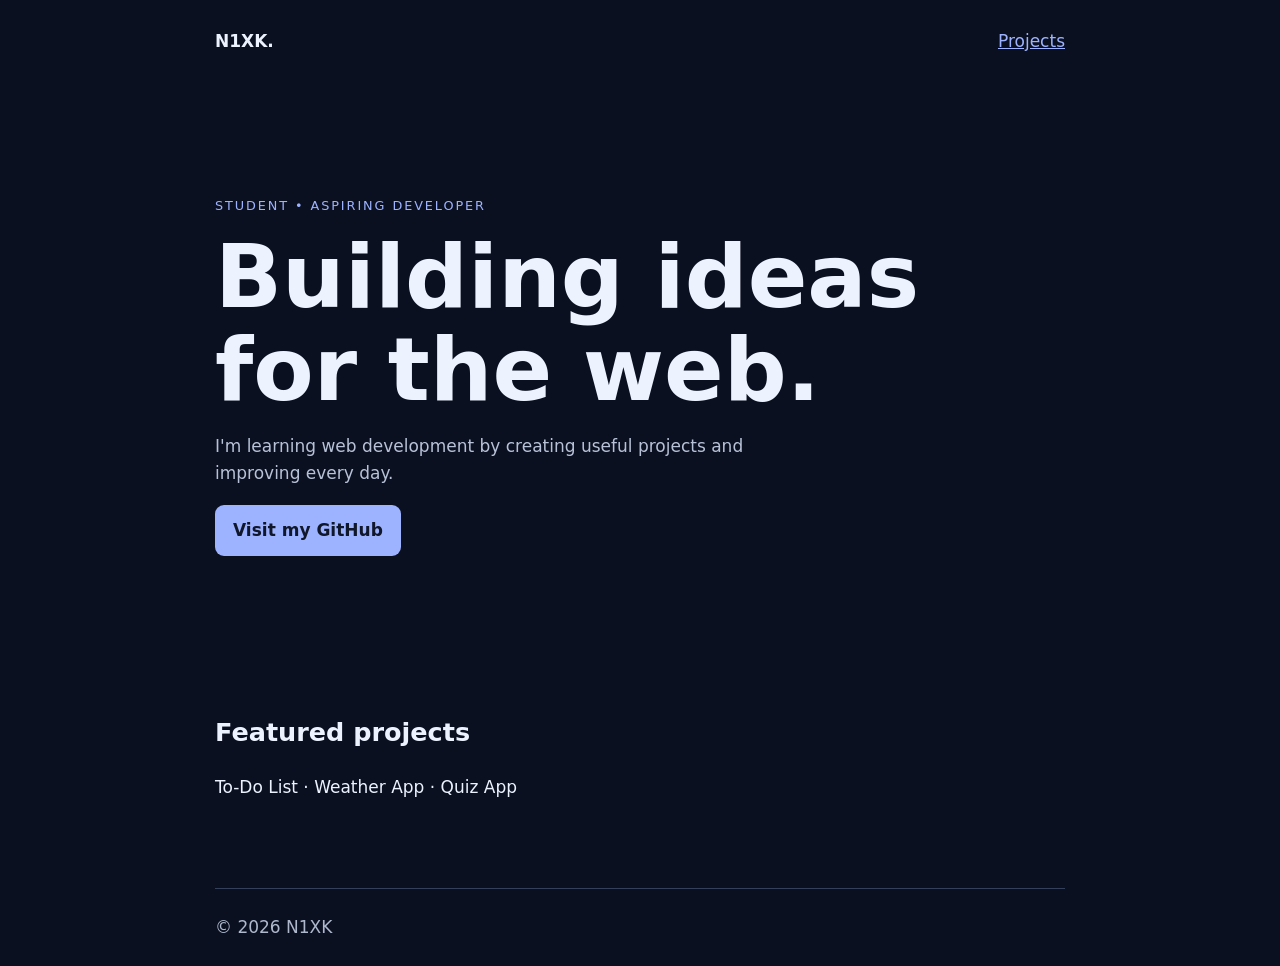
==== index.html @ 1e30fbc1 "Add files via upload" ====
<!doctype html><html lang="en"><meta charset="utf-8"><meta name="viewport" content="width=device-width,initial-scale=1"><title>N1XK | Portfolio</title><link rel="stylesheet" href="style.css"><body><nav><b>N1XK.</b><a href="#work">Projects</a></nav><main><p>STUDENT • ASPIRING DEVELOPER</p><h1>Building ideas<br>for the web.</h1><p>I'm learning web development by creating useful projects and improving every day.</p><a class="btn" href="https://github.com/N1XK">Visit my GitHub</a></main><section id="work"><h2>Featured projects</h2><p>To-Do List · Weather App · Quiz App</p></section><footer>© 2026 N1XK</footer></body></html>
---- style.css ----
*{box-sizing:border-box}body{margin:0;background:#0b1020;color:#edf2ff;font:17px system-ui;line-height:1.6;padding:0 max(24px,calc((100% - 850px)/2))}nav{display:flex;justify-content:space-between;padding:28px 0}a{color:#9db3ff}main{padding:100px 0}main>p:first-child{color:#9db3ff;letter-spacing:.15em;font-size:.8rem}h1{font-size:clamp(3rem,9vw,5.5rem);line-height:1.05;margin:15px 0}main p{max-width:550px;color:#b7c2d8}.btn{display:inline-block;background:#9db3ff;color:#10172b;padding:12px 18px;border-radius:9px;text-decoration:none;font-weight:700}section{padding:35px 0 70px}footer{border-top:1px solid #34405a;padding:25px 0;color:#aeb9ce}
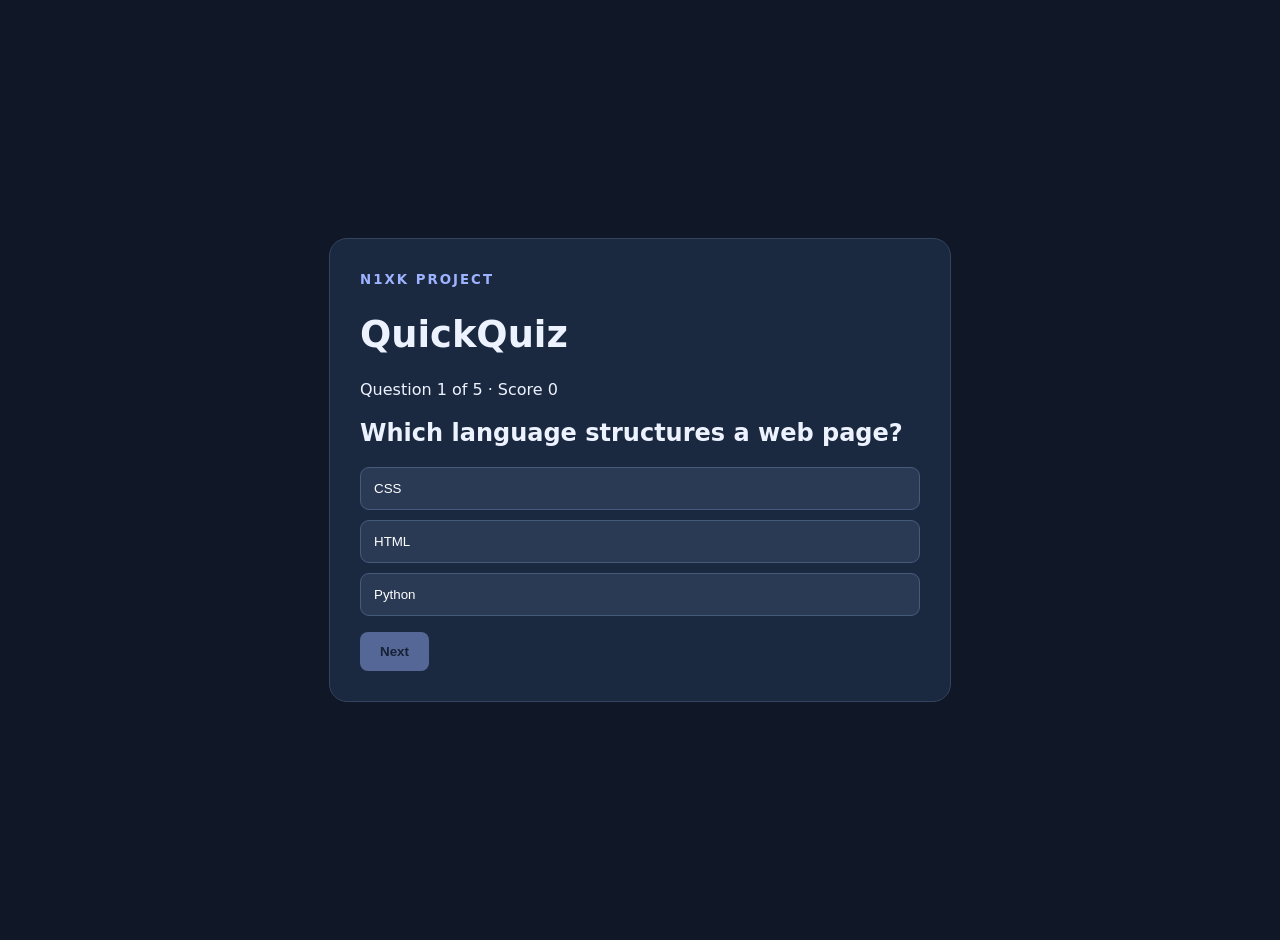
==== commit 3ad970b2: "Add files via upload" ====
--- a/index.html
+++ b/index.html
@@ -1 +1 @@
-<!doctype html><html lang="en"><meta charset="utf-8"><meta name="viewport" content="width=device-width,initial-scale=1"><title>N1XK | Portfolio</title><link rel="stylesheet" href="style.css"><body><nav><b>N1XK.</b><a href="#work">Projects</a></nav><main><p>STUDENT • ASPIRING DEVELOPER</p><h1>Building ideas<br>for the web.</h1><p>I'm learning web development by creating useful projects and improving every day.</p><a class="btn" href="https://github.com/N1XK">Visit my GitHub</a></main><section id="work"><h2>Featured projects</h2><p>To-Do List · Weather App · Quiz App</p></section><footer>© 2026 N1XK</footer></body></html>+<!doctype html><html lang="en"><meta charset="utf-8"><meta name="viewport" content="width=device-width,initial-scale=1"><title>QuickQuiz</title><link rel="stylesheet" href="style.css"><body><main><small>N1XK PROJECT</small><h1>QuickQuiz</h1><p id="progress"></p><h2 id="question"></h2><div id="answers"></div><p id="feedback"></p><button id="next" disabled>Next</button></main><script src="app.js"></script></body></html>
--- a/style.css
+++ b/style.css
@@ -1 +1 @@
-*{box-sizing:border-box}body{margin:0;background:#0b1020;color:#edf2ff;font:17px system-ui;line-height:1.6;padding:0 max(24px,calc((100% - 850px)/2))}nav{display:flex;justify-content:space-between;padding:28px 0}a{color:#9db3ff}main{padding:100px 0}main>p:first-child{color:#9db3ff;letter-spacing:.15em;font-size:.8rem}h1{font-size:clamp(3rem,9vw,5.5rem);line-height:1.05;margin:15px 0}main p{max-width:550px;color:#b7c2d8}.btn{display:inline-block;background:#9db3ff;color:#10172b;padding:12px 18px;border-radius:9px;text-decoration:none;font-weight:700}section{padding:35px 0 70px}footer{border-top:1px solid #34405a;padding:25px 0;color:#aeb9ce}+body{margin:0;min-height:100vh;display:grid;place-items:center;background:#101827;color:#edf2ff;font:16px system-ui;padding:20px}main{width:min(560px,100%);background:#1b2940;padding:30px;border:1px solid #34445f;border-radius:18px}small{color:#9db3ff;letter-spacing:.15em;font-weight:bold}h1{font-size:2.3rem}#answers{display:grid;gap:10px}.answer{padding:13px;text-align:left;background:#2a3a55;color:white;border:1px solid #465a7c;border-radius:9px;cursor:pointer}.correct{background:#17513e}.wrong{background:#682d3c}button#next{padding:12px 20px;background:#9db3ff;color:#101827;border:0;border-radius:8px;font-weight:bold;cursor:pointer}button:disabled{opacity:.45}
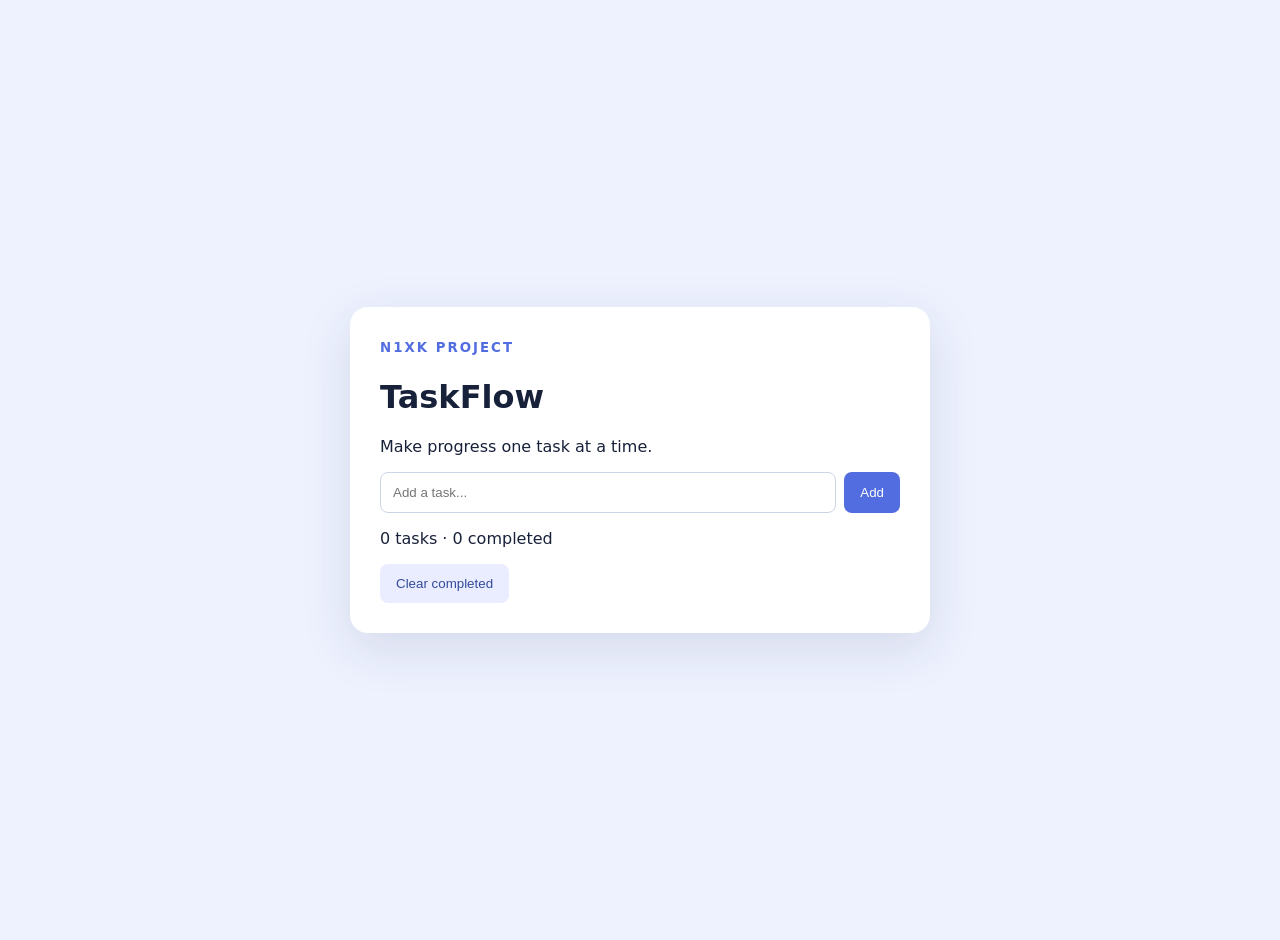
==== commit b8cde4ac: "Add files via upload" ====
--- a/index.html
+++ b/index.html
@@ -1 +1 @@
-<!doctype html><html lang="en"><meta charset="utf-8"><meta name="viewport" content="width=device-width,initial-scale=1"><title>QuickQuiz</title><link rel="stylesheet" href="style.css"><body><main><small>N1XK PROJECT</small><h1>QuickQuiz</h1><p id="progress"></p><h2 id="question"></h2><div id="answers"></div><p id="feedback"></p><button id="next" disabled>Next</button></main><script src="app.js"></script></body></html>+<!doctype html><html lang="en"><meta charset="utf-8"><meta name="viewport" content="width=device-width,initial-scale=1"><title>TaskFlow</title><link rel="stylesheet" href="style.css"><body><main><small>N1XK PROJECT</small><h1>TaskFlow</h1><p>Make progress one task at a time.</p><form id="form"><input id="task" placeholder="Add a task..." required><button>Add</button></form><p id="count"></p><ul id="list"></ul><button id="clear" class="secondary">Clear completed</button></main><script src="app.js"></script></body></html>
--- a/style.css
+++ b/style.css
@@ -1 +1 @@
-body{margin:0;min-height:100vh;display:grid;place-items:center;background:#101827;color:#edf2ff;font:16px system-ui;padding:20px}main{width:min(560px,100%);background:#1b2940;padding:30px;border:1px solid #34445f;border-radius:18px}small{color:#9db3ff;letter-spacing:.15em;font-weight:bold}h1{font-size:2.3rem}#answers{display:grid;gap:10px}.answer{padding:13px;text-align:left;background:#2a3a55;color:white;border:1px solid #465a7c;border-radius:9px;cursor:pointer}.correct{background:#17513e}.wrong{background:#682d3c}button#next{padding:12px 20px;background:#9db3ff;color:#101827;border:0;border-radius:8px;font-weight:bold;cursor:pointer}button:disabled{opacity:.45}+body{margin:0;min-height:100vh;display:grid;place-items:center;background:#eef2ff;color:#18213a;font:16px system-ui;padding:20px}main{width:min(520px,100%);background:white;padding:30px;border-radius:18px;box-shadow:0 15px 50px #22315a20}small{color:#526de0;letter-spacing:.15em;font-weight:bold}input{padding:12px;border:1px solid #ccd4e6;border-radius:8px;min-width:0;flex:1}form{display:flex;gap:8px}button{padding:12px 16px;border:0;border-radius:8px;background:#526de0;color:white;cursor:pointer}ul{padding:0;list-style:none}li{display:flex;gap:10px;align-items:center;padding:10px 0;border-bottom:1px solid #eee}li span{flex:1}li.done span{text-decoration:line-through;color:#999}.secondary{background:#e9edff;color:#344b9b}
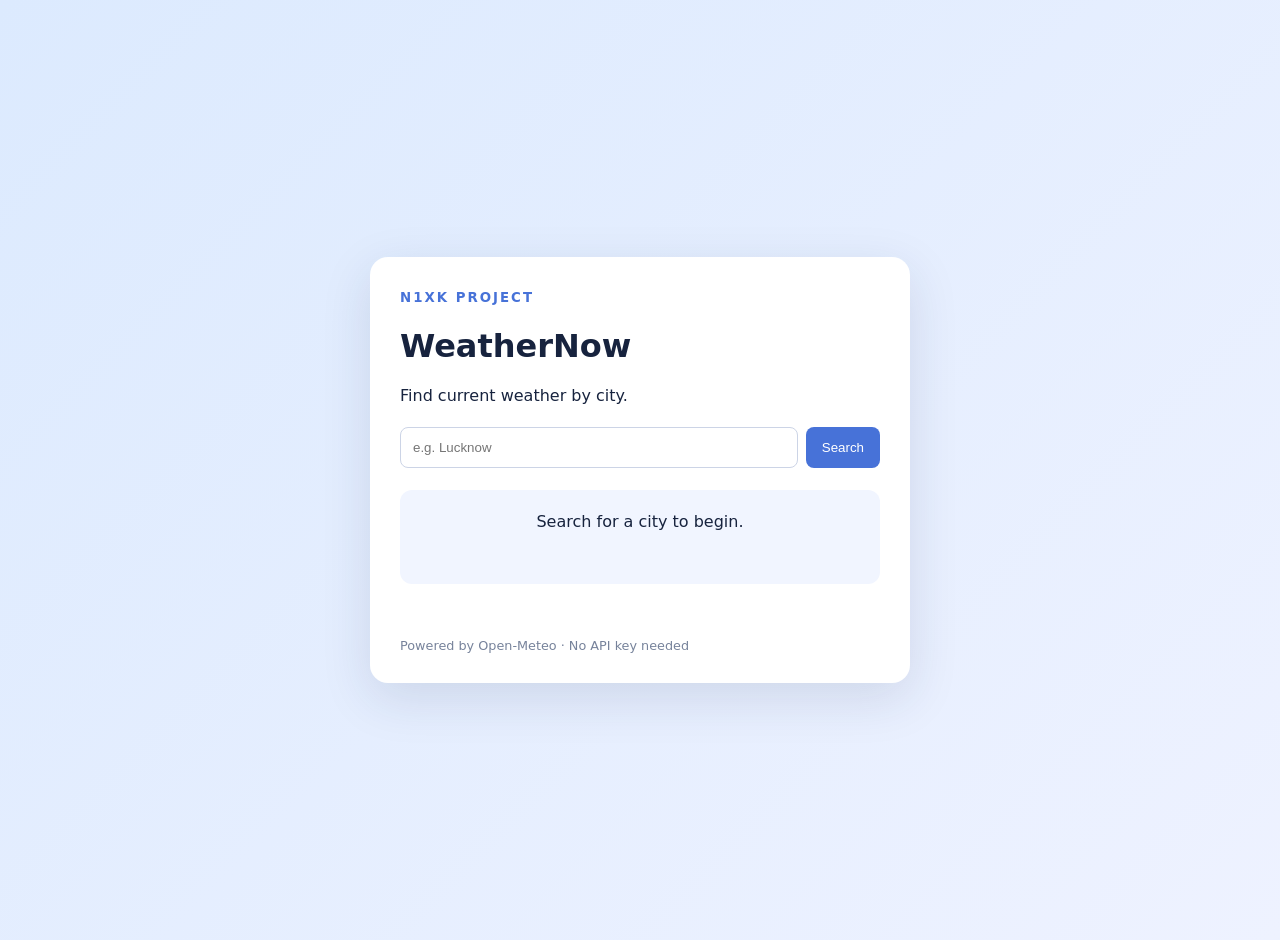
==== commit 2f91ea8f: "Add files via upload" ====
--- a/index.html
+++ b/index.html
@@ -1 +1 @@
-<!doctype html><html lang="en"><meta charset="utf-8"><meta name="viewport" content="width=device-width,initial-scale=1"><title>TaskFlow</title><link rel="stylesheet" href="style.css"><body><main><small>N1XK PROJECT</small><h1>TaskFlow</h1><p>Make progress one task at a time.</p><form id="form"><input id="task" placeholder="Add a task..." required><button>Add</button></form><p id="count"></p><ul id="list"></ul><button id="clear" class="secondary">Clear completed</button></main><script src="app.js"></script></body></html>+<!doctype html><html lang="en"><meta charset="utf-8"><meta name="viewport" content="width=device-width,initial-scale=1"><title>WeatherNow</title><link rel="stylesheet" href="style.css"><body><main><small>N1XK PROJECT</small><h1>WeatherNow</h1><p>Find current weather by city.</p><form id="form"><input id="city" placeholder="e.g. Lucknow" required><button>Search</button></form><section id="result">Search for a city to begin.</section><p id="error"></p><footer>Powered by Open-Meteo · No API key needed</footer></main><script src="app.js"></script></body></html>
--- a/style.css
+++ b/style.css
@@ -1 +1 @@
-body{margin:0;min-height:100vh;display:grid;place-items:center;background:#eef2ff;color:#18213a;font:16px system-ui;padding:20px}main{width:min(520px,100%);background:white;padding:30px;border-radius:18px;box-shadow:0 15px 50px #22315a20}small{color:#526de0;letter-spacing:.15em;font-weight:bold}input{padding:12px;border:1px solid #ccd4e6;border-radius:8px;min-width:0;flex:1}form{display:flex;gap:8px}button{padding:12px 16px;border:0;border-radius:8px;background:#526de0;color:white;cursor:pointer}ul{padding:0;list-style:none}li{display:flex;gap:10px;align-items:center;padding:10px 0;border-bottom:1px solid #eee}li span{flex:1}li.done span{text-decoration:line-through;color:#999}.secondary{background:#e9edff;color:#344b9b}+body{margin:0;min-height:100vh;display:grid;place-items:center;background:linear-gradient(135deg,#dceafe,#eef2ff);font:16px system-ui;color:#17233e;padding:20px}main{width:min(480px,100%);background:white;padding:30px;border-radius:18px;box-shadow:0 15px 50px #22315a20}small{color:#4772d8;font-weight:bold;letter-spacing:.15em}form{display:flex;gap:8px;margin:22px 0}input{flex:1;min-width:0;padding:12px;border:1px solid #ccd4e6;border-radius:8px}button{background:#4772d8;color:white;border:0;border-radius:8px;padding:12px 16px;cursor:pointer}section{background:#f1f5ff;padding:22px;border-radius:12px;text-align:center;min-height:50px}#error{color:#b33;min-height:22px}footer{color:#77839b;font-size:.8rem}
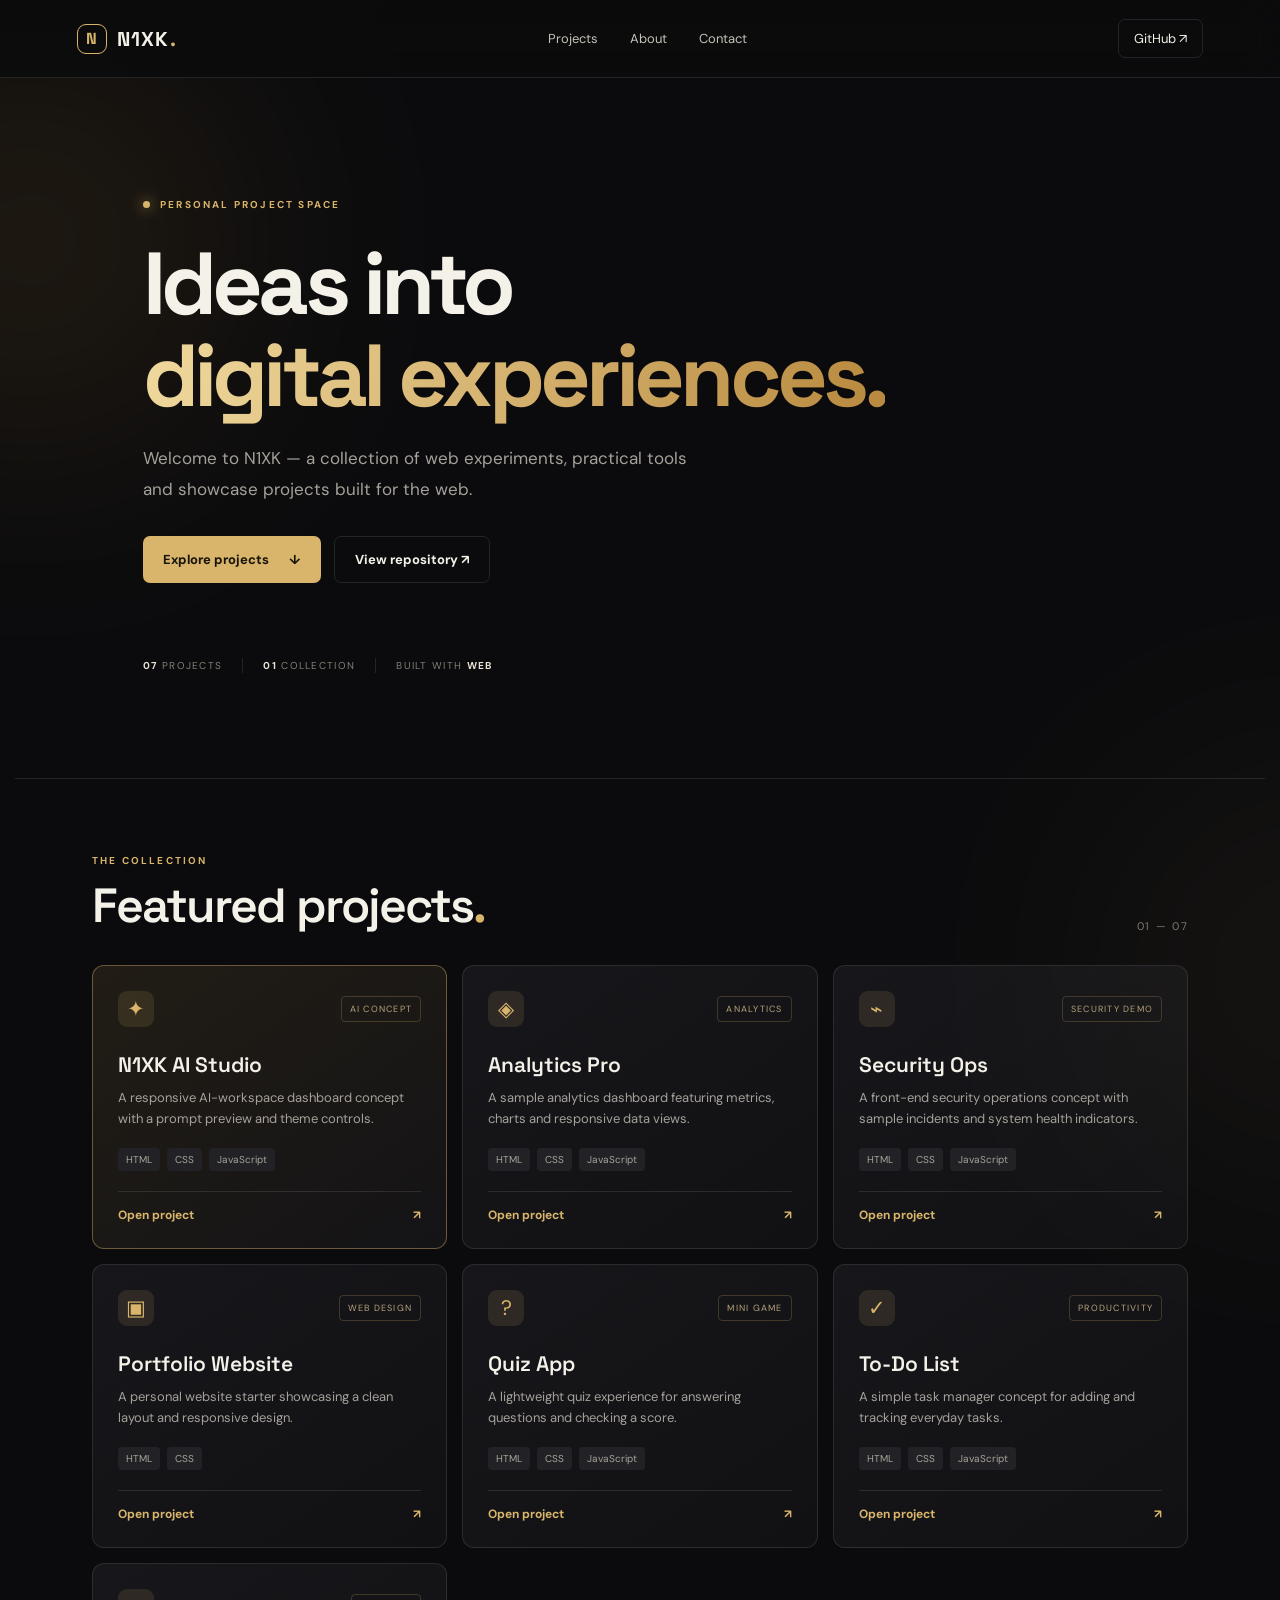
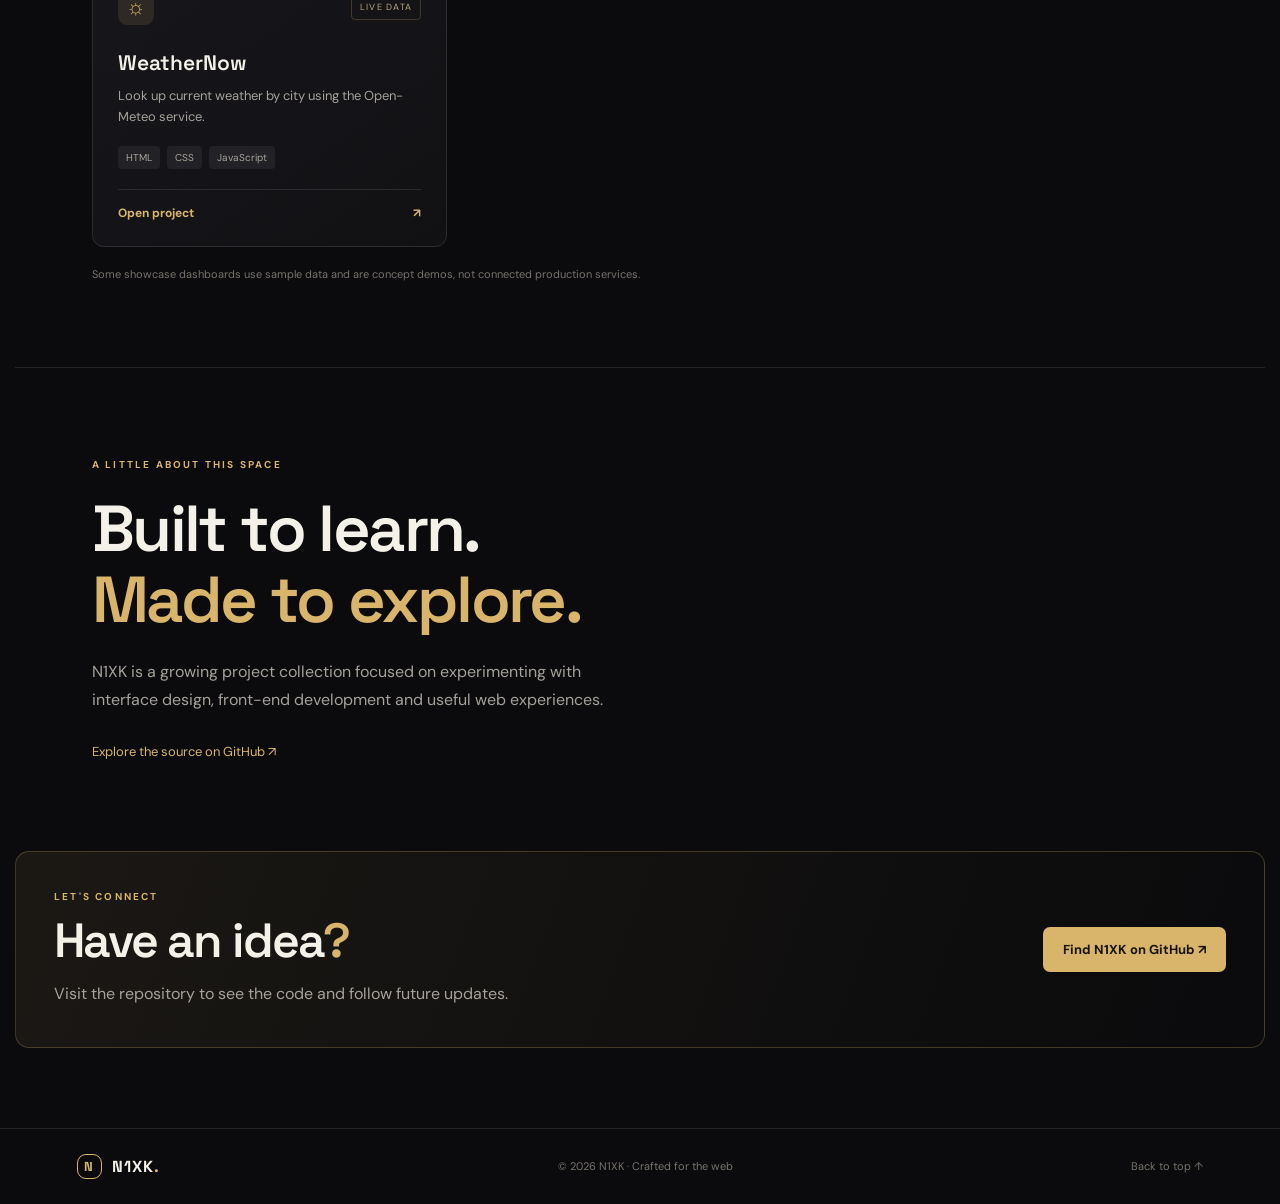
==== commit adc6ded3: "Add files via upload" ====
--- a/index.html
+++ b/index.html
@@ -1 +1,92 @@
-<!doctype html><html lang="en"><meta charset="utf-8"><meta name="viewport" content="width=device-width,initial-scale=1"><title>WeatherNow</title><link rel="stylesheet" href="style.css"><body><main><small>N1XK PROJECT</small><h1>WeatherNow</h1><p>Find current weather by city.</p><form id="form"><input id="city" placeholder="e.g. Lucknow" required><button>Search</button></form><section id="result">Search for a city to begin.</section><p id="error"></p><footer>Powered by Open-Meteo · No API key needed</footer></main><script src="app.js"></script></body></html>+<!doctype html>
+<html lang="en">
+<head>
+  <meta charset="UTF-8">
+  <meta name="viewport" content="width=device-width, initial-scale=1">
+  <meta name="theme-color" content="#0b0b0d">
+  <title>N1XK | Projects & Portfolio</title>
+  <meta name="description" content="Explore N1XK's web projects, demos and experiments.">
+  <link rel="stylesheet" href="style.css">
+</head>
+<body>
+  <div class="glow glow-one"></div><div class="glow glow-two"></div>
+  <header class="topbar">
+    <a class="brand" href="#home"><span class="brand-mark">N</span><span>N1XK<span class="gold">.</span></span></a>
+    <nav><a href="#projects">Projects</a><a href="#about">About</a><a href="#contact">Contact</a></nav>
+    <a class="github-link" href="https://github.com/N1XK/N1XK" target="_blank" rel="noreferrer">GitHub ↗</a>
+  </header>
+
+  <main id="home">
+    <section class="hero">
+      <div class="eyebrow"><span class="pulse"></span> PERSONAL PROJECT SPACE</div>
+      <h1>Ideas into<br><span class="gold gradient-text">digital experiences.</span></h1>
+      <p class="hero-copy">Welcome to N1XK — a collection of web experiments, practical tools and showcase projects built for the web.</p>
+      <div class="hero-actions"><a class="btn btn-primary" href="#projects">Explore projects <span>↓</span></a><a class="btn btn-ghost" href="https://github.com/N1XK/N1XK" target="_blank" rel="noreferrer">View repository ↗</a></div>
+      <div class="hero-meta"><span><b>07</b> PROJECTS</span><i></i><span><b>01</b> COLLECTION</span><i></i><span>BUILT WITH <b>WEB</b></span></div>
+    </section>
+
+    <section class="projects section" id="projects">
+      <div class="section-heading"><div><div class="eyebrow">THE COLLECTION</div><h2>Featured projects<span class="gold">.</span></h2></div><span class="section-count">01 — 07</span></div>
+      <div class="project-grid">
+        <article class="project-card featured">
+          <div class="card-top"><span class="project-icon">✦</span><span class="tag">AI CONCEPT</span></div>
+          <h3>N1XK AI Studio</h3><p>A responsive AI-workspace dashboard concept with a prompt preview and theme controls.</p>
+          <div class="stack"><span>HTML</span><span>CSS</span><span>JavaScript</span></div>
+          <a class="card-link" href="../n1xk-ai-dashboard/">Open project <span>↗</span></a>
+        </article>
+        <article class="project-card">
+          <div class="card-top"><span class="project-icon">◈</span><span class="tag">ANALYTICS</span></div>
+          <h3>Analytics Pro</h3><p>A sample analytics dashboard featuring metrics, charts and responsive data views.</p>
+          <div class="stack"><span>HTML</span><span>CSS</span><span>JavaScript</span></div>
+          <a class="card-link" href="../n1xk-analytics-pro/">Open project <span>↗</span></a>
+        </article>
+        <article class="project-card">
+          <div class="card-top"><span class="project-icon">⌁</span><span class="tag">SECURITY DEMO</span></div>
+          <h3>Security Ops</h3><p>A front-end security operations concept with sample incidents and system health indicators.</p>
+          <div class="stack"><span>HTML</span><span>CSS</span><span>JavaScript</span></div>
+          <a class="card-link" href="../n1xk-security-ops/">Open project <span>↗</span></a>
+        </article>
+        <article class="project-card">
+          <div class="card-top"><span class="project-icon">▣</span><span class="tag">WEB DESIGN</span></div>
+          <h3>Portfolio Website</h3><p>A personal website starter showcasing a clean layout and responsive design.</p>
+          <div class="stack"><span>HTML</span><span>CSS</span></div>
+          <a class="card-link" href="../portfolio-website/">Open project <span>↗</span></a>
+        </article>
+        <article class="project-card">
+          <div class="card-top"><span class="project-icon">?</span><span class="tag">MINI GAME</span></div>
+          <h3>Quiz App</h3><p>A lightweight quiz experience for answering questions and checking a score.</p>
+          <div class="stack"><span>HTML</span><span>CSS</span><span>JavaScript</span></div>
+          <a class="card-link" href="../quiz-app/">Open project <span>↗</span></a>
+        </article>
+        <article class="project-card">
+          <div class="card-top"><span class="project-icon">✓</span><span class="tag">PRODUCTIVITY</span></div>
+          <h3>To-Do List</h3><p>A simple task manager concept for adding and tracking everyday tasks.</p>
+          <div class="stack"><span>HTML</span><span>CSS</span><span>JavaScript</span></div>
+          <a class="card-link" href="../todo-list-app/">Open project <span>↗</span></a>
+        </article>
+        <article class="project-card">
+          <div class="card-top"><span class="project-icon">☼</span><span class="tag">LIVE DATA</span></div>
+          <h3>WeatherNow</h3><p>Look up current weather by city using the Open-Meteo service.</p>
+          <div class="stack"><span>HTML</span><span>CSS</span><span>JavaScript</span></div>
+          <a class="card-link" href="../">Open project <span>↗</span></a>
+        </article>
+      </div>
+      <p class="note">Some showcase dashboards use sample data and are concept demos, not connected production services.</p>
+    </section>
+
+    <section class="about section" id="about">
+      <div class="eyebrow">A LITTLE ABOUT THIS SPACE</div>
+      <h2>Built to learn.<br><span class="gold">Made to explore.</span></h2>
+      <p>N1XK is a growing project collection focused on experimenting with interface design, front-end development and useful web experiences.</p>
+      <a class="text-link" href="https://github.com/N1XK/N1XK" target="_blank" rel="noreferrer">Explore the source on GitHub ↗</a>
+    </section>
+
+    <section class="contact section" id="contact">
+      <div><div class="eyebrow">LET'S CONNECT</div><h2>Have an idea<span class="gold">?</span></h2><p>Visit the repository to see the code and follow future updates.</p></div>
+      <a class="btn btn-primary" href="https://github.com/N1XK/N1XK" target="_blank" rel="noreferrer">Find N1XK on GitHub ↗</a>
+    </section>
+  </main>
+  <footer><a class="brand" href="#home"><span class="brand-mark">N</span><span>N1XK<span class="gold">.</span></span></a><span>© <span id="year"></span> N1XK · Crafted for the web</span><a href="#home">Back to top ↑</a></footer>
+  <script src="app.js"></script>
+</body>
+</html>
--- a/style.css
+++ b/style.css
@@ -1 +1,5 @@
-body{margin:0;min-height:100vh;display:grid;place-items:center;background:linear-gradient(135deg,#dceafe,#eef2ff);font:16px system-ui;color:#17233e;padding:20px}main{width:min(480px,100%);background:white;padding:30px;border-radius:18px;box-shadow:0 15px 50px #22315a20}small{color:#4772d8;font-weight:bold;letter-spacing:.15em}form{display:flex;gap:8px;margin:22px 0}input{flex:1;min-width:0;padding:12px;border:1px solid #ccd4e6;border-radius:8px}button{background:#4772d8;color:white;border:0;border-radius:8px;padding:12px 16px;cursor:pointer}section{background:#f1f5ff;padding:22px;border-radius:12px;text-align:center;min-height:50px}#error{color:#b33;min-height:22px}footer{color:#77839b;font-size:.8rem}+@import url('https://fonts.googleapis.com/css2?family=DM+Sans:wght@400;500;600;700&family=Space+Grotesk:wght@400;500;600;700&display=swap');
+:root{--bg:#0b0b0d;--panel:#131316;--panel2:#18181d;--text:#f4f1e9;--muted:#a5a19a;--gold:#d8b56a;--line:rgba(255,255,255,.10)}
+*{box-sizing:border-box}html{scroll-behavior:smooth}body{margin:0;background:var(--bg);color:var(--text);font-family:'DM Sans',sans-serif;overflow-x:hidden}a{color:inherit;text-decoration:none}.glow{position:absolute;width:420px;height:420px;border-radius:50%;filter:blur(130px);opacity:.13;pointer-events:none}.glow-one{background:#b88636;top:30px;left:-180px}.glow-two{background:#6b5a37;top:760px;right:-240px}.topbar{height:78px;padding:0 max(6vw,22px);display:flex;align-items:center;justify-content:space-between;border-bottom:1px solid var(--line);position:relative;z-index:2;background:rgba(11,11,13,.82);backdrop-filter:blur(16px)}.brand{display:flex;align-items:center;gap:10px;font:700 20px 'Space Grotesk',sans-serif;letter-spacing:.06em}.brand-mark{width:30px;height:30px;border:1px solid var(--gold);color:var(--gold);display:grid;place-items:center;border-radius:9px;font-size:16px}.gold{color:var(--gold)}nav{display:flex;gap:32px;color:#c7c2b8;font-size:13px}nav a:hover,.text-link:hover{color:var(--gold)}.github-link{font-size:13px;border:1px solid var(--line);padding:10px 15px;border-radius:7px}.hero{padding:120px max(10vw,24px) 105px;max-width:1250px;margin:auto;position:relative}.eyebrow{font-size:10px;letter-spacing:.22em;font-weight:700;color:var(--gold);display:flex;align-items:center;gap:10px}.pulse{width:7px;height:7px;background:var(--gold);border-radius:50%;box-shadow:0 0 14px var(--gold)}h1,h2,h3,p{margin-top:0}h1{font:700 clamp(48px,7vw,88px)/1.04 'Space Grotesk',sans-serif;letter-spacing:-.055em;margin:27px 0 22px}.gradient-text{background:linear-gradient(100deg,#f0d99e,#b8893e);-webkit-background-clip:text;background-clip:text;color:transparent}.hero-copy{max-width:570px;color:var(--muted);font-size:17px;line-height:1.8}.hero-actions{display:flex;gap:13px;margin-top:32px;flex-wrap:wrap}.btn{padding:14px 20px;border-radius:7px;font-size:13px;font-weight:700;display:inline-flex;gap:20px;align-items:center;transition:.2s}.btn:hover{transform:translateY(-2px)}.btn-primary{background:var(--gold);color:#17130b}.btn-ghost{border:1px solid var(--line);color:var(--text)}.hero-meta{display:flex;gap:20px;align-items:center;margin-top:75px;color:#827e76;font-size:10px;letter-spacing:.13em}.hero-meta b{color:#e9e3d7}.hero-meta i{height:15px;width:1px;background:var(--line)}.section{max-width:1250px;margin:auto;padding:75px max(6vw,24px)}.projects{border-top:1px solid var(--line)}.section-heading{display:flex;align-items:end;justify-content:space-between;margin-bottom:32px}.section-heading h2,.about h2,.contact h2{font:600 clamp(34px,4vw,48px)/1.1 'Space Grotesk',sans-serif;letter-spacing:-.04em;margin:13px 0 0}.section-count{color:#817b70;font-size:11px;letter-spacing:.15em}.project-grid{display:grid;grid-template-columns:repeat(3,1fr);gap:15px}.project-card{background:linear-gradient(145deg,#17171b,#111114);border:1px solid var(--line);border-radius:12px;padding:25px;min-height:270px;display:flex;flex-direction:column;transition:.25s}.project-card:hover{border-color:rgba(216,181,106,.55);transform:translateY(-4px);background:#19191d}.project-card.featured{border-color:rgba(216,181,106,.42);background:linear-gradient(145deg,#211d15,#141316)}.card-top{display:flex;justify-content:space-between;align-items:center;margin-bottom:24px}.project-icon{width:36px;height:36px;display:grid;place-items:center;border-radius:9px;background:rgba(216,181,106,.12);color:var(--gold);font-size:21px}.tag{font-size:9px;letter-spacing:.14em;color:#b7a47c;border:1px solid rgba(216,181,106,.22);padding:6px 8px;border-radius:4px}.project-card h3{font:600 21px 'Space Grotesk',sans-serif;margin-bottom:9px}.project-card p{color:var(--muted);font-size:13px;line-height:1.65;margin-bottom:18px}.stack{display:flex;gap:7px;flex-wrap:wrap;margin-top:auto;margin-bottom:20px}.stack span{font-size:10px;color:#a9a49a;background:#222226;padding:5px 8px;border-radius:4px}.card-link{display:flex;justify-content:space-between;border-top:1px solid var(--line);padding-top:15px;color:var(--gold);font-size:12px;font-weight:700}.note{color:#77736c;font-size:11px;margin-top:20px}.about{border-top:1px solid var(--line);padding-top:90px;padding-bottom:90px}.about h2{font-size:clamp(42px,6vw,65px);margin:22px 0}.about p,.contact p{color:var(--muted);max-width:550px;line-height:1.8}.text-link{display:inline-block;color:var(--gold);font-size:13px;margin-top:12px}.contact{border:1px solid rgba(216,181,106,.25);border-radius:14px;margin-bottom:80px;padding:38px;display:flex;justify-content:space-between;align-items:center;background:linear-gradient(110deg,rgba(216,181,106,.08),transparent)}.contact h2{margin:12px 0}.contact p{margin-bottom:0}footer{border-top:1px solid var(--line);padding:25px max(6vw,22px);display:flex;justify-content:space-between;align-items:center;color:#77736c;font-size:11px}footer .brand{color:var(--text);font-size:16px}footer .brand-mark{width:25px;height:25px;font-size:13px}
+@media(max-width:800px){.project-grid{grid-template-columns:repeat(2,1fr)}.hero{padding-top:90px}.contact{gap:25px;align-items:flex-start;flex-direction:column}}
+@media(max-width:560px){.topbar{height:66px}nav{gap:15px;font-size:11px}.github-link{display:none}.hero{padding:80px 22px 65px}h1{font-size:49px}.hero-copy{font-size:15px}.hero-meta{gap:10px;font-size:8px;margin-top:55px}.section{padding:58px 20px}.project-grid{grid-template-columns:1fr}.project-card{min-height:245px}.section-heading{align-items:flex-start}.section-count{padding-top:20px}.contact{padding:27px 22px;margin:0 15px 55px}footer{gap:15px;flex-wrap:wrap}footer>span{order:3;width:100%}}
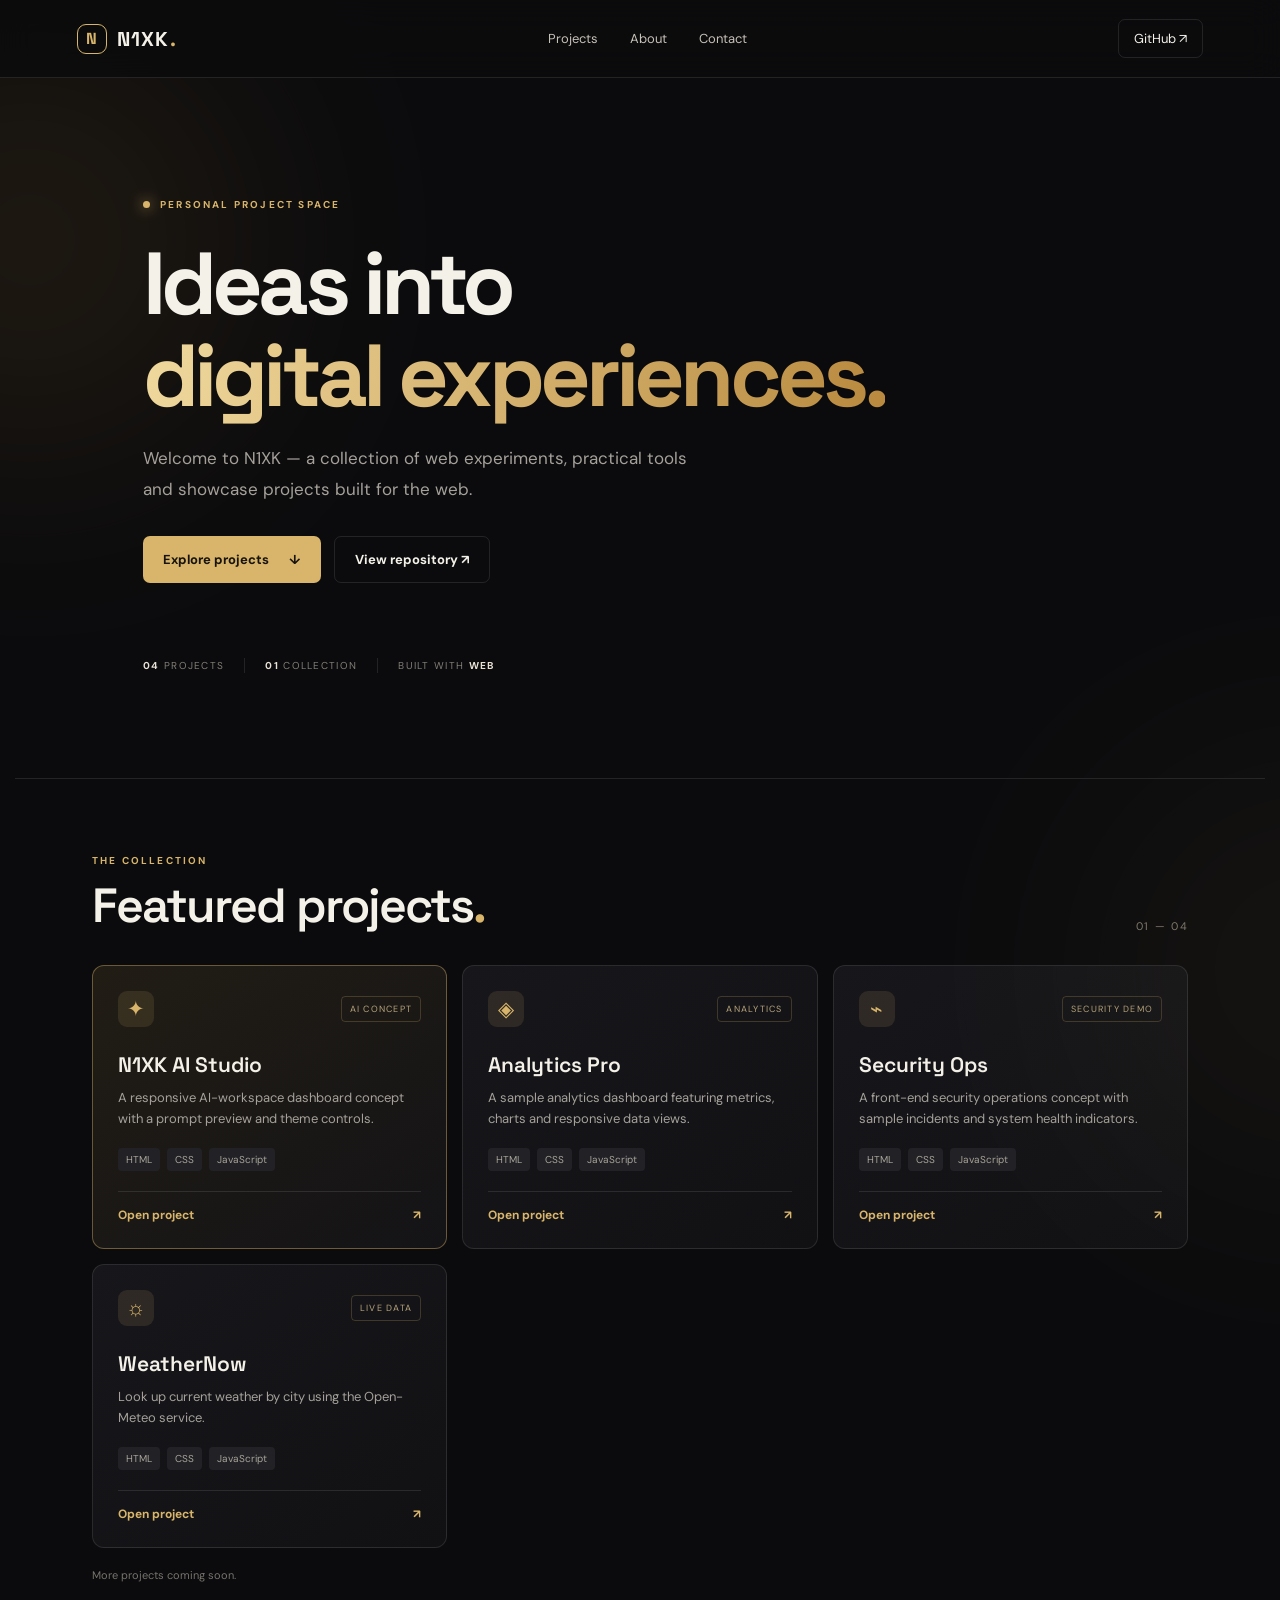
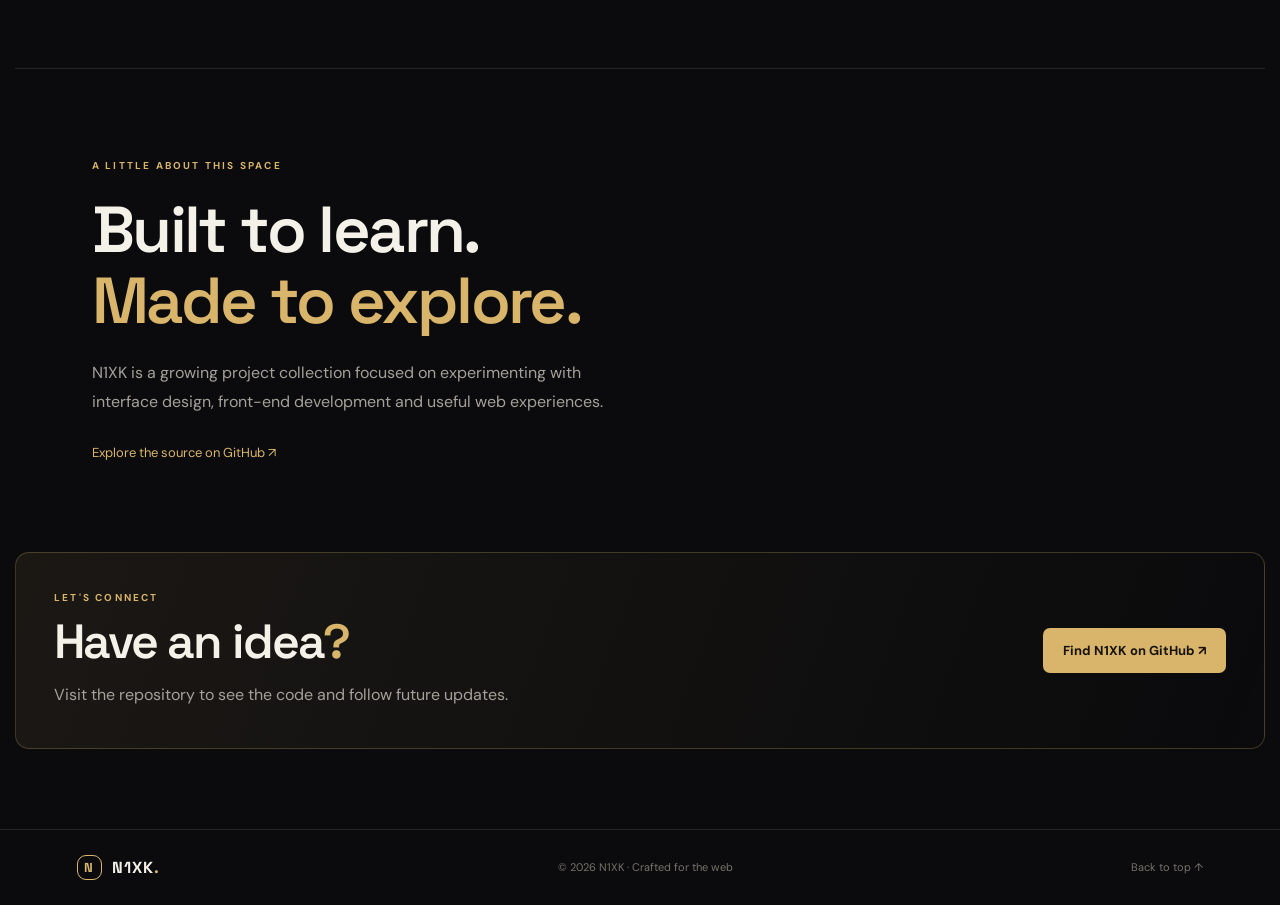
==== commit 1a24b9aa: "Update index.html" ====
--- a/index.html
+++ b/index.html
@@ -9,11 +9,20 @@
   <link rel="stylesheet" href="style.css">
 </head>
 <body>
-  <div class="glow glow-one"></div><div class="glow glow-two"></div>
+  <div class="glow glow-one"></div>
+  <div class="glow glow-two"></div>
+
   <header class="topbar">
-    <a class="brand" href="#home"><span class="brand-mark">N</span><span>N1XK<span class="gold">.</span></span></a>
-    <nav><a href="#projects">Projects</a><a href="#about">About</a><a href="#contact">Contact</a></nav>
-    <a class="github-link" href="https://github.com/N1XK/N1XK" target="_blank" rel="noreferrer">GitHub ↗</a>
+    <a class="brand" href="#home">
+      <span class="brand-mark">N</span>
+      <span>N1XK<span class="gold">.</span></span>
+    </a>
+    <nav>
+      <a href="#projects">Projects</a>
+      <a href="#about">About</a>
+      <a href="#contact">Contact</a>
+    </nav>
+    <a class="github-link" href="https://github.com/N1XK/N1XK" target="_blank">GitHub ↗</a>
   </header>
 
   <main id="home">
@@ -21,72 +30,85 @@
       <div class="eyebrow"><span class="pulse"></span> PERSONAL PROJECT SPACE</div>
       <h1>Ideas into<br><span class="gold gradient-text">digital experiences.</span></h1>
       <p class="hero-copy">Welcome to N1XK — a collection of web experiments, practical tools and showcase projects built for the web.</p>
-      <div class="hero-actions"><a class="btn btn-primary" href="#projects">Explore projects <span>↓</span></a><a class="btn btn-ghost" href="https://github.com/N1XK/N1XK" target="_blank" rel="noreferrer">View repository ↗</a></div>
-      <div class="hero-meta"><span><b>07</b> PROJECTS</span><i></i><span><b>01</b> COLLECTION</span><i></i><span>BUILT WITH <b>WEB</b></span></div>
+      <div class="hero-actions">
+        <a class="btn btn-primary" href="#projects">Explore projects <span>↓</span></a>
+        <a class="btn btn-ghost" href="https://github.com/N1XK/N1XK" target="_blank">View repository ↗</a>
+      </div>
+      <div class="hero-meta">
+        <span><b>04</b> PROJECTS</span><i></i>
+        <span><b>01</b> COLLECTION</span><i></i>
+        <span>BUILT WITH <b>WEB</b></span>
+      </div>
     </section>
 
     <section class="projects section" id="projects">
-      <div class="section-heading"><div><div class="eyebrow">THE COLLECTION</div><h2>Featured projects<span class="gold">.</span></h2></div><span class="section-count">01 — 07</span></div>
+      <div class="section-heading">
+        <div>
+          <div class="eyebrow">THE COLLECTION</div>
+          <h2>Featured projects<span class="gold">.</span></h2>
+        </div>
+        <span class="section-count">01 — 04</span>
+      </div>
+
       <div class="project-grid">
         <article class="project-card featured">
           <div class="card-top"><span class="project-icon">✦</span><span class="tag">AI CONCEPT</span></div>
-          <h3>N1XK AI Studio</h3><p>A responsive AI-workspace dashboard concept with a prompt preview and theme controls.</p>
+          <h3>N1XK AI Studio</h3>
+          <p>A responsive AI-workspace dashboard concept with a prompt preview and theme controls.</p>
           <div class="stack"><span>HTML</span><span>CSS</span><span>JavaScript</span></div>
-          <a class="card-link" href="../n1xk-ai-dashboard/">Open project <span>↗</span></a>
+          <a class="card-link" href="./n1xk-ai-dashboard/">Open project <span>↗</span></a>
         </article>
+
         <article class="project-card">
           <div class="card-top"><span class="project-icon">◈</span><span class="tag">ANALYTICS</span></div>
-          <h3>Analytics Pro</h3><p>A sample analytics dashboard featuring metrics, charts and responsive data views.</p>
+          <h3>Analytics Pro</h3>
+          <p>A sample analytics dashboard featuring metrics, charts and responsive data views.</p>
           <div class="stack"><span>HTML</span><span>CSS</span><span>JavaScript</span></div>
-          <a class="card-link" href="../n1xk-analytics-pro/">Open project <span>↗</span></a>
+          <a class="card-link" href="./n1xk-analytics-pro/">Open project <span>↗</span></a>
         </article>
+
         <article class="project-card">
           <div class="card-top"><span class="project-icon">⌁</span><span class="tag">SECURITY DEMO</span></div>
-          <h3>Security Ops</h3><p>A front-end security operations concept with sample incidents and system health indicators.</p>
+          <h3>Security Ops</h3>
+          <p>A front-end security operations concept with sample incidents and system health indicators.</p>
           <div class="stack"><span>HTML</span><span>CSS</span><span>JavaScript</span></div>
-          <a class="card-link" href="../n1xk-security-ops/">Open project <span>↗</span></a>
+          <a class="card-link" href="./n1xk-security-ops/">Open project <span>↗</span></a>
         </article>
-        <article class="project-card">
-          <div class="card-top"><span class="project-icon">▣</span><span class="tag">WEB DESIGN</span></div>
-          <h3>Portfolio Website</h3><p>A personal website starter showcasing a clean layout and responsive design.</p>
-          <div class="stack"><span>HTML</span><span>CSS</span></div>
-          <a class="card-link" href="../portfolio-website/">Open project <span>↗</span></a>
-        </article>
-        <article class="project-card">
-          <div class="card-top"><span class="project-icon">?</span><span class="tag">MINI GAME</span></div>
-          <h3>Quiz App</h3><p>A lightweight quiz experience for answering questions and checking a score.</p>
-          <div class="stack"><span>HTML</span><span>CSS</span><span>JavaScript</span></div>
-          <a class="card-link" href="../quiz-app/">Open project <span>↗</span></a>
-        </article>
-        <article class="project-card">
-          <div class="card-top"><span class="project-icon">✓</span><span class="tag">PRODUCTIVITY</span></div>
-          <h3>To-Do List</h3><p>A simple task manager concept for adding and tracking everyday tasks.</p>
-          <div class="stack"><span>HTML</span><span>CSS</span><span>JavaScript</span></div>
-          <a class="card-link" href="../todo-list-app/">Open project <span>↗</span></a>
-        </article>
+
         <article class="project-card">
           <div class="card-top"><span class="project-icon">☼</span><span class="tag">LIVE DATA</span></div>
-          <h3>WeatherNow</h3><p>Look up current weather by city using the Open-Meteo service.</p>
+          <h3>WeatherNow</h3>
+          <p>Look up current weather by city using the Open-Meteo service.</p>
           <div class="stack"><span>HTML</span><span>CSS</span><span>JavaScript</span></div>
-          <a class="card-link" href="../">Open project <span>↗</span></a>
+          <a class="card-link" href="./">Open project <span>↗</span></a>
         </article>
       </div>
-      <p class="note">Some showcase dashboards use sample data and are concept demos, not connected production services.</p>
+      <p class="note">More projects coming soon.</p>
     </section>
 
     <section class="about section" id="about">
       <div class="eyebrow">A LITTLE ABOUT THIS SPACE</div>
       <h2>Built to learn.<br><span class="gold">Made to explore.</span></h2>
       <p>N1XK is a growing project collection focused on experimenting with interface design, front-end development and useful web experiences.</p>
-      <a class="text-link" href="https://github.com/N1XK/N1XK" target="_blank" rel="noreferrer">Explore the source on GitHub ↗</a>
+      <a class="text-link" href="https://github.com/N1XK/N1XK" target="_blank">Explore the source on GitHub ↗</a>
     </section>
 
     <section class="contact section" id="contact">
-      <div><div class="eyebrow">LET'S CONNECT</div><h2>Have an idea<span class="gold">?</span></h2><p>Visit the repository to see the code and follow future updates.</p></div>
-      <a class="btn btn-primary" href="https://github.com/N1XK/N1XK" target="_blank" rel="noreferrer">Find N1XK on GitHub ↗</a>
+      <div>
+        <div class="eyebrow">LET'S CONNECT</div>
+        <h2>Have an idea<span class="gold">?</span></h2>
+        <p>Visit the repository to see the code and follow future updates.</p>
+      </div>
+      <a class="btn btn-primary" href="https://github.com/N1XK/N1XK" target="_blank">Find N1XK on GitHub ↗</a>
     </section>
   </main>
-  <footer><a class="brand" href="#home"><span class="brand-mark">N</span><span>N1XK<span class="gold">.</span></span></a><span>© <span id="year"></span> N1XK · Crafted for the web</span><a href="#home">Back to top ↑</a></footer>
+
+  <footer>
+    <a class="brand" href="#home"><span class="brand-mark">N</span><span>N1XK<span class="gold">.</span></span></a>
+    <span>© <span id="year"></span> N1XK · Crafted for the web</span>
+    <a href="#home">Back to top ↑</a>
+  </footer>
+
   <script src="app.js"></script>
 </body>
 </html>
